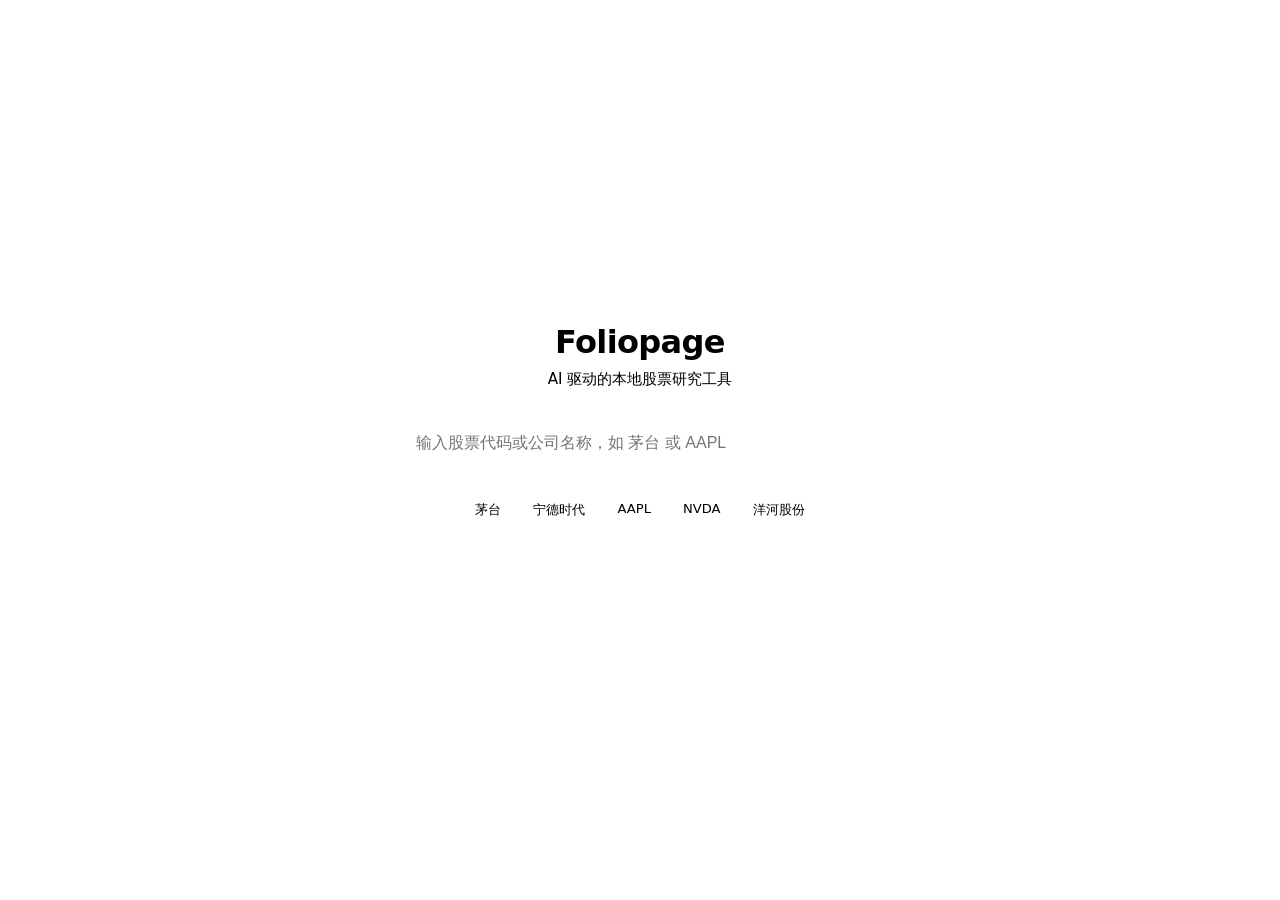
==== shell/index.html @ 0befaa66 "checkpoint: working v0.1 before depth upgrade" ====
<!DOCTYPE html>
<html lang="zh-CN">
<head>
  <meta charset="UTF-8">
  <meta name="viewport" content="width=device-width, initial-scale=1.0">
  <title>Foliopage — 股票研究</title>
  <link rel="stylesheet" href="/static/foliopage.css">
  <style>
    body {
      display: flex;
      flex-direction: column;
      align-items: center;
      justify-content: center;
      min-height: 100vh;
      margin: 0;
      gap: 2rem;
      background: var(--bg);
      color: var(--text);
      font-family: system-ui, -apple-system, sans-serif;
    }
    .hero {
      text-align: center;
    }
    .hero h1 {
      font-size: 2rem;
      font-weight: 700;
      margin: 0 0 0.5rem;
      letter-spacing: -0.02em;
    }
    .hero p {
      color: var(--text-muted);
      margin: 0;
      font-size: 0.95rem;
    }
    .search-form {
      display: flex;
      gap: 0.5rem;
      width: 100%;
      max-width: 480px;
    }
    .search-input {
      flex: 1;
      padding: 0.65rem 1rem;
      border: 1px solid var(--border);
      border-radius: 8px;
      background: var(--surface);
      color: var(--text);
      font-size: 1rem;
      outline: none;
      transition: border-color 0.15s;
    }
    .search-input:focus {
      border-color: var(--accent);
    }
    .search-btn {
      padding: 0.65rem 1.25rem;
      background: var(--accent);
      color: #fff;
      border: none;
      border-radius: 8px;
      font-size: 1rem;
      cursor: pointer;
      font-weight: 600;
      white-space: nowrap;
      transition: opacity 0.15s;
    }
    .search-btn:disabled {
      opacity: 0.55;
      cursor: not-allowed;
    }
    .status {
      font-size: 0.875rem;
      color: var(--text-muted);
      min-height: 1.5em;
      text-align: center;
    }
    .status.error {
      color: var(--down-color, #e74c3c);
    }
    .examples {
      display: flex;
      gap: 0.5rem;
      flex-wrap: wrap;
      justify-content: center;
    }
    .example-chip {
      padding: 0.3rem 0.75rem;
      border: 1px solid var(--border);
      border-radius: 99px;
      font-size: 0.82rem;
      color: var(--text-muted);
      cursor: pointer;
      background: var(--surface);
      transition: border-color 0.15s, color 0.15s;
    }
    .example-chip:hover {
      border-color: var(--accent);
      color: var(--text);
    }
  </style>
</head>
<body>
  <div class="hero">
    <h1>Foliopage</h1>
    <p>AI 驱动的本地股票研究工具</p>
  </div>

  <form class="search-form" id="searchForm">
    <input
      class="search-input"
      id="queryInput"
      type="text"
      placeholder="输入股票代码或公司名称，如 茅台 或 AAPL"
      autocomplete="off"
      autofocus
    >
    <button class="search-btn" id="searchBtn" type="submit">研究</button>
  </form>

  <div class="examples">
    <span class="example-chip" data-q="茅台">茅台</span>
    <span class="example-chip" data-q="宁德时代">宁德时代</span>
    <span class="example-chip" data-q="AAPL">AAPL</span>
    <span class="example-chip" data-q="NVDA">NVDA</span>
    <span class="example-chip" data-q="洋河股份">洋河股份</span>
  </div>

  <div class="status" id="status"></div>

  <script>
    const form = document.getElementById('searchForm');
    const input = document.getElementById('queryInput');
    const btn = document.getElementById('searchBtn');
    const status = document.getElementById('status');

    // Example chips
    document.querySelectorAll('.example-chip').forEach(chip => {
      chip.addEventListener('click', () => {
        input.value = chip.dataset.q;
        input.focus();
      });
    });

    form.addEventListener('submit', async (e) => {
      e.preventDefault();
      const query = input.value.trim();
      if (!query) return;

      btn.disabled = true;
      status.className = 'status';
      status.textContent = '正在启动研究（通常需要 1–3 分钟）…';

      try {
        const res = await fetch('/api/generate', {
          method: 'POST',
          headers: { 'Content-Type': 'application/json' },
          body: JSON.stringify({ action: 'initial', context: { stock_query: query } }),
        });

        if (!res.ok) {
          const err = await res.json().catch(() => ({ detail: res.statusText }));
          throw new Error(err.detail || res.statusText);
        }

        const data = await res.json();
        // Navigate to report viewer with session + request context
        const params = new URLSearchParams({
          session: data.session_id,
          request: data.request_id,
          url: data.html_url,
        });
        window.location.href = `/report?${params}`;
      } catch (err) {
        status.className = 'status error';
        status.textContent = `错误：${err.message}`;
        btn.disabled = false;
      }
    });
  </script>
</body>
</html>
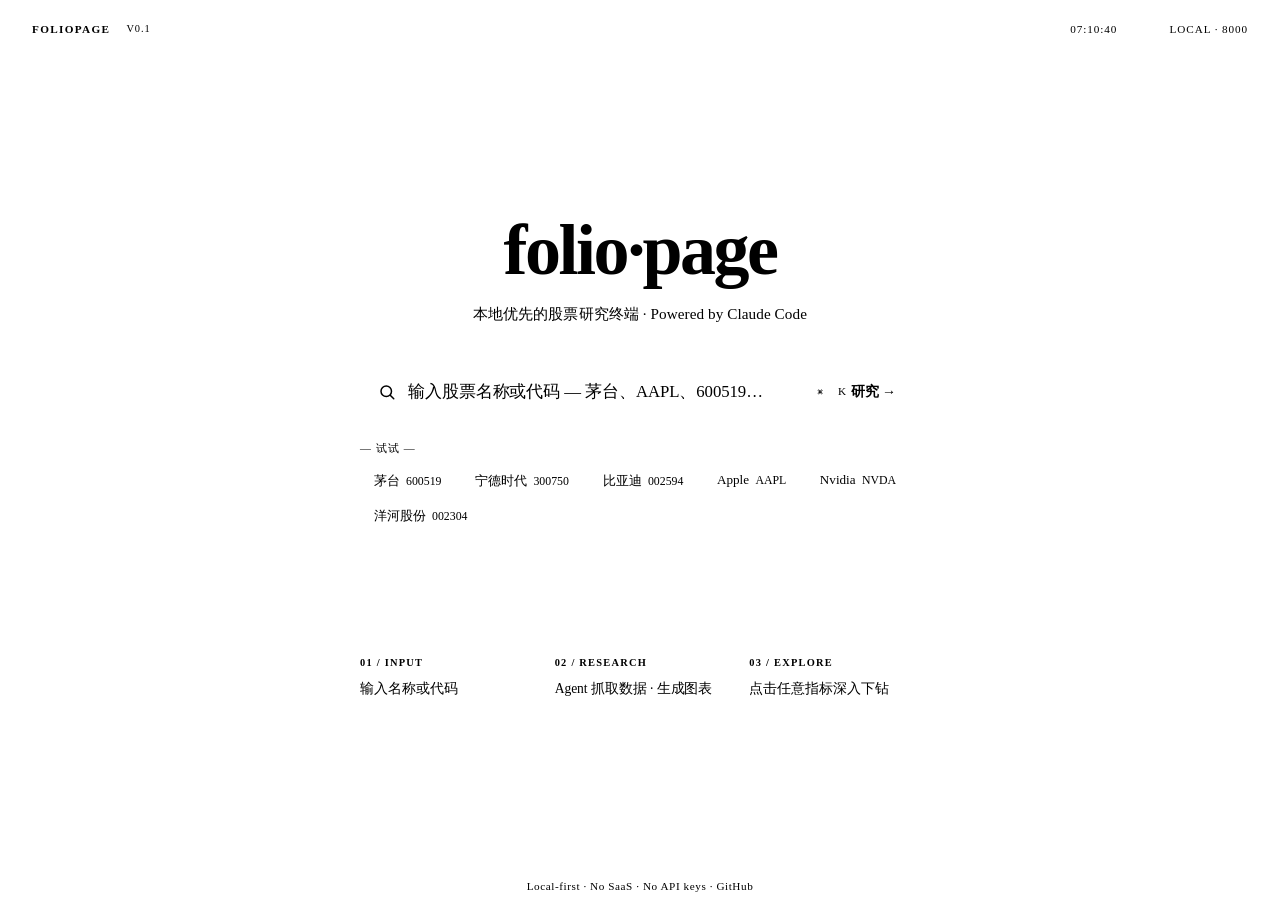
==== commit 0bd9d2b0: "feat: redesign UI shell + bundled WIP backend changes UI shell rebuild (this session): * foliopage.c" ====
--- a/shell/index.html
+++ b/shell/index.html
@@ -3,135 +3,551 @@
 <head>
   <meta charset="UTF-8">
   <meta name="viewport" content="width=device-width, initial-scale=1.0">
-  <title>Foliopage — 股票研究</title>
+  <title>Foliopage — 本地股票研究</title>
   <link rel="stylesheet" href="/static/foliopage.css">
+  <link rel="preconnect" href="https://fonts.googleapis.com">
+  <link rel="preconnect" href="https://fonts.gstatic.com" crossorigin>
+  <link href="https://fonts.googleapis.com/css2?family=Inter:wght@400;500;600;700&family=JetBrains+Mono:wght@400;500;600&family=Noto+Serif+SC:wght@500;600;700&display=swap" rel="stylesheet">
+  <script>
+    // Inline early-apply to prevent FOUC. Mirrors theme.js read/apply.
+    (function () {
+      try {
+        var t = localStorage.getItem('foliopage-theme');
+        if (t === 'dark' || t === 'light') {
+          document.documentElement.setAttribute('data-theme', t);
+        }
+      } catch {}
+    })();
+  </script>
+  <script src="/static/theme.js"></script>
   <style>
     body {
+      min-height: 100vh;
+      display: flex;
+      flex-direction: column;
+      background: var(--bg);
+      color: var(--text);
+    }
+
+    /* ── Top status bar (Bloomberg-y) ────────────────────────────── */
+    .meta-bar {
+      display: flex;
+      align-items: center;
+      justify-content: space-between;
+      padding: 0.875rem 1.5rem;
+      border-bottom: 1px solid var(--border);
+      font-family: var(--font-mono);
+      font-size: 0.7rem;
+      letter-spacing: 0.08em;
+      text-transform: uppercase;
+      color: var(--text-muted);
+    }
+    .meta-bar-left {
+      display: flex;
+      align-items: center;
+      gap: 0.625rem;
+    }
+    .meta-logo {
+      font-weight: 700;
+      color: var(--text);
+      letter-spacing: 0.12em;
+    }
+    .meta-version {
+      padding: 1px 6px;
+      border: 1px solid var(--border);
+      border-radius: var(--radius-xs);
+      font-size: 0.65rem;
+    }
+    .meta-bar-right {
+      display: flex;
+      align-items: center;
+      gap: 1.25rem;
+    }
+    .meta-status {
+      display: inline-flex;
+      align-items: center;
+      gap: 0.4rem;
+    }
+    .status-dot {
+      width: 6px;
+      height: 6px;
+      border-radius: 50%;
+      background: var(--down-color);
+      box-shadow: 0 0 0 0 currentColor;
+      animation: pulse 2s ease-in-out infinite;
+    }
+    @keyframes pulse {
+      0%, 100% { opacity: 1; }
+      50% { opacity: 0.45; }
+    }
+
+    /* ── Main content ──────────────────────────────────────────── */
+    main {
+      flex: 1;
       display: flex;
       flex-direction: column;
       align-items: center;
       justify-content: center;
-      min-height: 100vh;
+      padding: 3rem 1.5rem;
+      max-width: 720px;
+      margin: 0 auto;
+      width: 100%;
+    }
+
+    /* ── Hero brand ────────────────────────────────────────────── */
+    .brand {
+      text-align: center;
+      margin-bottom: 2.5rem;
+    }
+    .brand h1 {
+      font-family: var(--font-serif);
+      font-size: clamp(3rem, 8vw, 4.5rem);
+      font-weight: 600;
+      letter-spacing: -0.035em;
+      line-height: 1;
+      margin: 0 0 1rem;
+      color: var(--text);
+    }
+    .brand h1 .dot {
+      color: var(--accent);
+      font-style: italic;
+    }
+    .brand-sub {
+      font-size: 0.95rem;
+      color: var(--text-muted);
       margin: 0;
-      gap: 2rem;
-      background: var(--bg);
-      color: var(--text);
-      font-family: system-ui, -apple-system, sans-serif;
-    }
-    .hero {
-      text-align: center;
-    }
-    .hero h1 {
-      font-size: 2rem;
-      font-weight: 700;
-      margin: 0 0 0.5rem;
-      letter-spacing: -0.02em;
-    }
-    .hero p {
-      color: var(--text-muted);
-      margin: 0;
-      font-size: 0.95rem;
-    }
+      letter-spacing: 0.005em;
+      line-height: 1.55;
+    }
+    .brand-sub strong {
+      color: var(--text-secondary);
+      font-weight: 500;
+    }
+
+    /* ── Search ────────────────────────────────────────────────── */
     .search-form {
-      display: flex;
-      gap: 0.5rem;
       width: 100%;
-      max-width: 480px;
+      max-width: 560px;
+      position: relative;
     }
     .search-input {
-      flex: 1;
-      padding: 0.65rem 1rem;
-      border: 1px solid var(--border);
-      border-radius: 8px;
+      width: 100%;
+      padding: 1rem 7rem 1rem 3rem;
+      border: 1px solid var(--border-strong);
+      border-radius: var(--radius-lg);
       background: var(--surface);
       color: var(--text);
-      font-size: 1rem;
+      font-family: var(--font-sans);
+      font-size: 1.05rem;
       outline: none;
-      transition: border-color 0.15s;
+      transition: border-color var(--dur-base) var(--ease-out),
+                  box-shadow var(--dur-base) var(--ease-out);
+      letter-spacing: -0.005em;
+    }
+    .search-input::placeholder {
+      color: var(--text-subtle);
     }
     .search-input:focus {
       border-color: var(--accent);
+      box-shadow: var(--ring);
+    }
+    .search-icon {
+      position: absolute;
+      left: 1.125rem;
+      top: 50%;
+      transform: translateY(-50%);
+      color: var(--text-muted);
+      pointer-events: none;
+      width: 18px;
+      height: 18px;
+    }
+    .search-input:focus ~ .search-icon { color: var(--accent); }
+    .search-shortcut {
+      position: absolute;
+      right: 4.25rem;
+      top: 50%;
+      transform: translateY(-50%);
+      display: flex;
+      gap: 3px;
+      pointer-events: none;
+    }
+    .kbd {
+      font-family: var(--font-mono);
+      font-size: 0.7rem;
+      font-weight: 500;
+      padding: 2px 6px;
+      background: var(--surface-2);
+      border: 1px solid var(--border);
+      border-radius: var(--radius-xs);
+      color: var(--text-muted);
+      line-height: 1;
     }
     .search-btn {
-      padding: 0.65rem 1.25rem;
-      background: var(--accent);
-      color: #fff;
+      position: absolute;
+      right: 0.5rem;
+      top: 50%;
+      transform: translateY(-50%);
+      padding: 0.5rem 1rem;
+      background: var(--text);
+      color: var(--bg);
       border: none;
-      border-radius: 8px;
-      font-size: 1rem;
+      border-radius: var(--radius-md);
+      font-family: var(--font-sans);
+      font-size: 0.875rem;
+      font-weight: 600;
       cursor: pointer;
-      font-weight: 600;
-      white-space: nowrap;
-      transition: opacity 0.15s;
+      letter-spacing: -0.005em;
+      transition: opacity var(--dur-fast) var(--ease-out),
+                  transform var(--dur-fast) var(--ease-out);
+    }
+    .search-btn:hover:not(:disabled) {
+      opacity: 0.85;
+      transform: translateY(-50%) scale(1.02);
     }
     .search-btn:disabled {
-      opacity: 0.55;
+      opacity: 0.4;
       cursor: not-allowed;
     }
-    .status {
-      font-size: 0.875rem;
-      color: var(--text-muted);
-      min-height: 1.5em;
-      text-align: center;
-    }
-    .status.error {
-      color: var(--down-color, #e74c3c);
+
+    /* ── Examples ──────────────────────────────────────────────── */
+    .examples-wrap {
+      margin-top: 1.5rem;
+      width: 100%;
+      max-width: 560px;
+    }
+    .examples-label {
+      font-family: var(--font-mono);
+      font-size: 0.68rem;
+      text-transform: uppercase;
+      letter-spacing: 0.1em;
+      color: var(--text-subtle);
+      margin: 0 0 0.625rem;
     }
     .examples {
       display: flex;
-      gap: 0.5rem;
+      gap: 0.4rem;
       flex-wrap: wrap;
-      justify-content: center;
     }
     .example-chip {
-      padding: 0.3rem 0.75rem;
+      padding: 0.35rem 0.85rem;
       border: 1px solid var(--border);
       border-radius: 99px;
       font-size: 0.82rem;
-      color: var(--text-muted);
+      color: var(--text-secondary);
       cursor: pointer;
       background: var(--surface);
-      transition: border-color 0.15s, color 0.15s;
+      transition: border-color var(--dur-fast) var(--ease-out),
+                  color var(--dur-fast) var(--ease-out),
+                  background var(--dur-fast) var(--ease-out);
+      font-weight: 500;
     }
     .example-chip:hover {
-      border-color: var(--accent);
+      border-color: var(--accent-border);
+      background: var(--accent-bg);
+      color: var(--accent);
+    }
+    .example-chip .chip-code {
+      font-family: var(--font-mono);
+      color: var(--text-muted);
+      margin-left: 0.4rem;
+      font-size: 0.74rem;
+    }
+    .example-chip:hover .chip-code { color: var(--accent); }
+
+    /* ── Status ────────────────────────────────────────────────── */
+    .status {
+      margin-top: 1.5rem;
+      font-size: 0.85rem;
+      color: var(--text-muted);
+      min-height: 1.5em;
+      text-align: center;
+      letter-spacing: 0.005em;
+    }
+    .status.error {
+      color: var(--up-color);
+    }
+    .status.loading {
+      display: inline-flex;
+      align-items: center;
+      gap: 0.625rem;
+      color: var(--text-secondary);
+    }
+    .loading-bar {
+      display: inline-block;
+      width: 24px;
+      height: 2px;
+      background: var(--border);
+      border-radius: 1px;
+      overflow: hidden;
+      position: relative;
+    }
+    .loading-bar::after {
+      content: "";
+      position: absolute;
+      inset: 0;
+      background: var(--accent);
+      animation: bar-slide 1.4s ease-in-out infinite;
+    }
+    @keyframes bar-slide {
+      0%   { transform: translateX(-100%); }
+      100% { transform: translateX(100%); }
+    }
+
+    /* ── Recent (cached research) ─────────────────────────────── */
+    .recent {
+      margin-top: 3rem;
+      padding-top: 2rem;
+      border-top: 1px solid var(--border);
+      width: 100%;
+      max-width: 560px;
+      display: none;
+    }
+    .recent.has-items { display: block; }
+    .recent-header {
+      display: flex;
+      align-items: baseline;
+      justify-content: space-between;
+      margin-bottom: 0.75rem;
+    }
+    .recent-label {
+      font-family: var(--font-mono);
+      font-size: 0.68rem;
+      text-transform: uppercase;
+      letter-spacing: 0.1em;
+      color: var(--text-subtle);
+    }
+    .recent-count {
+      font-family: var(--font-mono);
+      font-size: 0.65rem;
+      color: var(--text-subtle);
+      letter-spacing: 0.08em;
+    }
+    .recent-list {
+      display: grid;
+      grid-template-columns: 1fr 1fr;
+      gap: 0.4rem;
+    }
+    .recent-item {
+      display: flex;
+      align-items: center;
+      justify-content: space-between;
+      gap: 0.5rem;
+      padding: 0.55rem 0.875rem;
+      background: var(--surface);
+      border: 1px solid var(--border);
+      border-radius: var(--radius-sm);
+      cursor: pointer;
+      transition: border-color var(--dur-fast) var(--ease-out),
+                  background var(--dur-fast) var(--ease-out),
+                  transform var(--dur-fast) var(--ease-out);
+    }
+    .recent-item:hover {
+      border-color: var(--accent-border);
+      background: var(--accent-bg);
+      transform: translateX(2px);
+    }
+    .recent-item-name {
+      font-size: 0.88rem;
+      font-weight: 500;
       color: var(--text);
-    }
+      letter-spacing: -0.005em;
+      white-space: nowrap;
+      overflow: hidden;
+      text-overflow: ellipsis;
+    }
+    .recent-item-time {
+      font-family: var(--font-mono);
+      font-size: 0.68rem;
+      color: var(--text-muted);
+      letter-spacing: 0.04em;
+      flex-shrink: 0;
+    }
+    .recent-item:hover .recent-item-time { color: var(--accent); }
+
+    @media (max-width: 560px) {
+      .recent-list { grid-template-columns: 1fr; }
+    }
+
+    /* ── How-it-works strip ───────────────────────────────────── */
+    .how {
+      margin-top: 3rem;
+      padding-top: 2rem;
+      border-top: 1px solid var(--border);
+      width: 100%;
+      max-width: 560px;
+      display: grid;
+      grid-template-columns: repeat(3, 1fr);
+      gap: 1.5rem;
+    }
+    .how-step {
+      font-family: var(--font-mono);
+      font-size: 0.74rem;
+      color: var(--text-muted);
+      line-height: 1.55;
+    }
+    .how-step-num {
+      display: block;
+      font-size: 0.65rem;
+      letter-spacing: 0.12em;
+      color: var(--accent);
+      margin-bottom: 0.4rem;
+      font-weight: 600;
+    }
+    .how-step-text {
+      color: var(--text-secondary);
+      font-family: var(--font-sans);
+      font-size: 0.85rem;
+      letter-spacing: -0.005em;
+    }
+
+    @media (max-width: 560px) {
+      .how { grid-template-columns: 1fr; gap: 1rem; }
+      .search-shortcut { display: none; }
+      .search-input { padding-right: 5rem; }
+    }
+
+    /* ── Footer ────────────────────────────────────────────────── */
+    .foot {
+      padding: 1rem 1.5rem;
+      border-top: 1px solid var(--border);
+      font-family: var(--font-mono);
+      font-size: 0.7rem;
+      color: var(--text-subtle);
+      text-align: center;
+      letter-spacing: 0.05em;
+    }
+    .foot a {
+      color: var(--text-muted);
+      text-decoration: none;
+      transition: color var(--dur-fast) var(--ease-out);
+    }
+    .foot a:hover { color: var(--accent); }
   </style>
 </head>
 <body>
-  <div class="hero">
-    <h1>Foliopage</h1>
-    <p>AI 驱动的本地股票研究工具</p>
+
+  <!-- ── Top meta bar ────────────────────────────────────────────── -->
+  <div class="meta-bar">
+    <div class="meta-bar-left">
+      <span class="meta-logo">FOLIOPAGE</span>
+      <span class="meta-version">v0.1</span>
+    </div>
+    <div class="meta-bar-right">
+      <span class="meta-status" id="metaTime"></span>
+      <span id="themeToggle"></span>
+      <span class="meta-status">
+        <span class="status-dot"></span>
+        <span>LOCAL · 8000</span>
+      </span>
+    </div>
   </div>
 
-  <form class="search-form" id="searchForm">
-    <input
-      class="search-input"
-      id="queryInput"
-      type="text"
-      placeholder="输入股票代码或公司名称，如 茅台 或 AAPL"
-      autocomplete="off"
-      autofocus
-    >
-    <button class="search-btn" id="searchBtn" type="submit">研究</button>
-  </form>
-
-  <div class="examples">
-    <span class="example-chip" data-q="茅台">茅台</span>
-    <span class="example-chip" data-q="宁德时代">宁德时代</span>
-    <span class="example-chip" data-q="AAPL">AAPL</span>
-    <span class="example-chip" data-q="NVDA">NVDA</span>
-    <span class="example-chip" data-q="洋河股份">洋河股份</span>
-  </div>
-
-  <div class="status" id="status"></div>
+  <!-- ── Main ───────────────────────────────────────────────────── -->
+  <main>
+    <div class="brand">
+      <h1>folio<span class="dot">·</span>page</h1>
+      <p class="brand-sub">
+        本地优先的股票研究终端 · <strong>Powered by Claude Code</strong>
+      </p>
+    </div>
+
+    <form class="search-form" id="searchForm">
+      <svg class="search-icon" viewBox="0 0 24 24" fill="none" stroke="currentColor" stroke-width="2" stroke-linecap="round" stroke-linejoin="round">
+        <circle cx="11" cy="11" r="7"/><line x1="21" y1="21" x2="16.65" y2="16.65"/>
+      </svg>
+      <input
+        class="search-input"
+        id="queryInput"
+        type="text"
+        placeholder="输入股票名称或代码 — 茅台、AAPL、600519…"
+        autocomplete="off"
+        spellcheck="false"
+        autofocus
+      >
+      <span class="search-shortcut">
+        <span class="kbd">⌘</span><span class="kbd">K</span>
+      </span>
+      <button class="search-btn" id="searchBtn" type="submit">研究 →</button>
+    </form>
+
+    <div class="examples-wrap">
+      <p class="examples-label">— 试试 —</p>
+      <div class="examples">
+        <span class="example-chip" data-q="贵州茅台">茅台<span class="chip-code">600519</span></span>
+        <span class="example-chip" data-q="宁德时代">宁德时代<span class="chip-code">300750</span></span>
+        <span class="example-chip" data-q="比亚迪">比亚迪<span class="chip-code">002594</span></span>
+        <span class="example-chip" data-q="AAPL">Apple<span class="chip-code">AAPL</span></span>
+        <span class="example-chip" data-q="NVDA">Nvidia<span class="chip-code">NVDA</span></span>
+        <span class="example-chip" data-q="洋河股份">洋河股份<span class="chip-code">002304</span></span>
+      </div>
+    </div>
+
+    <div class="status" id="status"></div>
+
+    <section class="recent" id="recent">
+      <div class="recent-header">
+        <span class="recent-label">— 最近研究 —</span>
+        <span class="recent-count" id="recentCount"></span>
+      </div>
+      <div class="recent-list" id="recentList"></div>
+    </section>
+
+    <div class="how">
+      <div class="how-step">
+        <span class="how-step-num">01 / INPUT</span>
+        <span class="how-step-text">输入名称或代码</span>
+      </div>
+      <div class="how-step">
+        <span class="how-step-num">02 / RESEARCH</span>
+        <span class="how-step-text">Agent 抓取数据 · 生成图表</span>
+      </div>
+      <div class="how-step">
+        <span class="how-step-num">03 / EXPLORE</span>
+        <span class="how-step-text">点击任意指标深入下钻</span>
+      </div>
+    </div>
+  </main>
+
+  <!-- ── Footer ───────────────────────────────────────────────── -->
+  <footer class="foot">
+    Local-first · No SaaS · No API keys ·
+    <a href="https://github.com" target="_blank" rel="noopener">GitHub</a>
+  </footer>
 
   <script>
     const form = document.getElementById('searchForm');
     const input = document.getElementById('queryInput');
     const btn = document.getElementById('searchBtn');
     const status = document.getElementById('status');
+    const metaTime = document.getElementById('metaTime');
+    const recent = document.getElementById('recent');
+    const recentList = document.getElementById('recentList');
+    const recentCount = document.getElementById('recentCount');
+
+    // Live clock in meta bar (Bloomberg vibe)
+    function updateClock() {
+      const now = new Date();
+      const hh = String(now.getHours()).padStart(2, '0');
+      const mm = String(now.getMinutes()).padStart(2, '0');
+      const ss = String(now.getSeconds()).padStart(2, '0');
+      metaTime.textContent = `${hh}:${mm}:${ss}`;
+    }
+    updateClock();
+    setInterval(updateClock, 1000);
+
+    // Theme toggle
+    if (window.foliopageTheme) {
+      window.foliopageTheme.mount(document.getElementById('themeToggle'));
+    }
+
+    // ⌘K / Ctrl+K to focus
+    document.addEventListener('keydown', (e) => {
+      if ((e.metaKey || e.ctrlKey) && e.key.toLowerCase() === 'k') {
+        e.preventDefault();
+        input.focus();
+        input.select();
+      }
+    });
 
     // Example chips
     document.querySelectorAll('.example-chip').forEach(chip => {
@@ -141,14 +557,57 @@
       });
     });
 
+    // Fetch & render recent research (cached)
+    function relativeTime(ts) {
+      const diff = Math.max(0, Date.now() / 1000 - ts);
+      if (diff < 60)        return 'JUST NOW';
+      if (diff < 3600)      return `${Math.floor(diff / 60)}M AGO`;
+      if (diff < 86400)     return `${Math.floor(diff / 3600)}H AGO`;
+      if (diff < 86400 * 7) return `${Math.floor(diff / 86400)}D AGO`;
+      const d = new Date(ts * 1000);
+      return `${String(d.getMonth() + 1).padStart(2, '0')}/${String(d.getDate()).padStart(2, '0')}`;
+    }
+
+    async function loadRecent() {
+      try {
+        const res = await fetch('/api/recent?limit=8');
+        if (!res.ok) return;
+        const items = await res.json();
+        if (!Array.isArray(items) || items.length === 0) return;
+
+        recentList.innerHTML = '';
+        items.forEach(item => {
+          const el = document.createElement('div');
+          el.className = 'recent-item';
+          el.innerHTML = `
+            <span class="recent-item-name">${escapeHTML(item.stock_query)}</span>
+            <span class="recent-item-time">${relativeTime(item.created_at_ts)}</span>
+          `;
+          el.addEventListener('click', () => {
+            input.value = item.stock_query;
+            form.requestSubmit();
+          });
+          recentList.appendChild(el);
+        });
+        recentCount.textContent = `${items.length} CACHED`;
+        recent.classList.add('has-items');
+      } catch (_) { /* silent */ }
+    }
+    function escapeHTML(s) {
+      return String(s).replace(/[&<>"']/g, c => ({
+        '&': '&amp;', '<': '&lt;', '>': '&gt;', '"': '&quot;', "'": '&#39;'
+      }[c]));
+    }
+    loadRecent();
+
     form.addEventListener('submit', async (e) => {
       e.preventDefault();
       const query = input.value.trim();
       if (!query) return;
 
       btn.disabled = true;
-      status.className = 'status';
-      status.textContent = '正在启动研究（通常需要 1–3 分钟）…';
+      status.className = 'status loading';
+      status.innerHTML = '<span class="loading-bar"></span> 启动研究中（首次约 1–3 分钟）';
 
       try {
         const res = await fetch('/api/generate', {
@@ -163,7 +622,6 @@
         }
 
         const data = await res.json();
-        // Navigate to report viewer with session + request context
         const params = new URLSearchParams({
           session: data.session_id,
           request: data.request_id,
@@ -172,7 +630,7 @@
         window.location.href = `/report?${params}`;
       } catch (err) {
         status.className = 'status error';
-        status.textContent = `错误：${err.message}`;
+        status.textContent = `✕ ${err.message}`;
         btn.disabled = false;
       }
     });
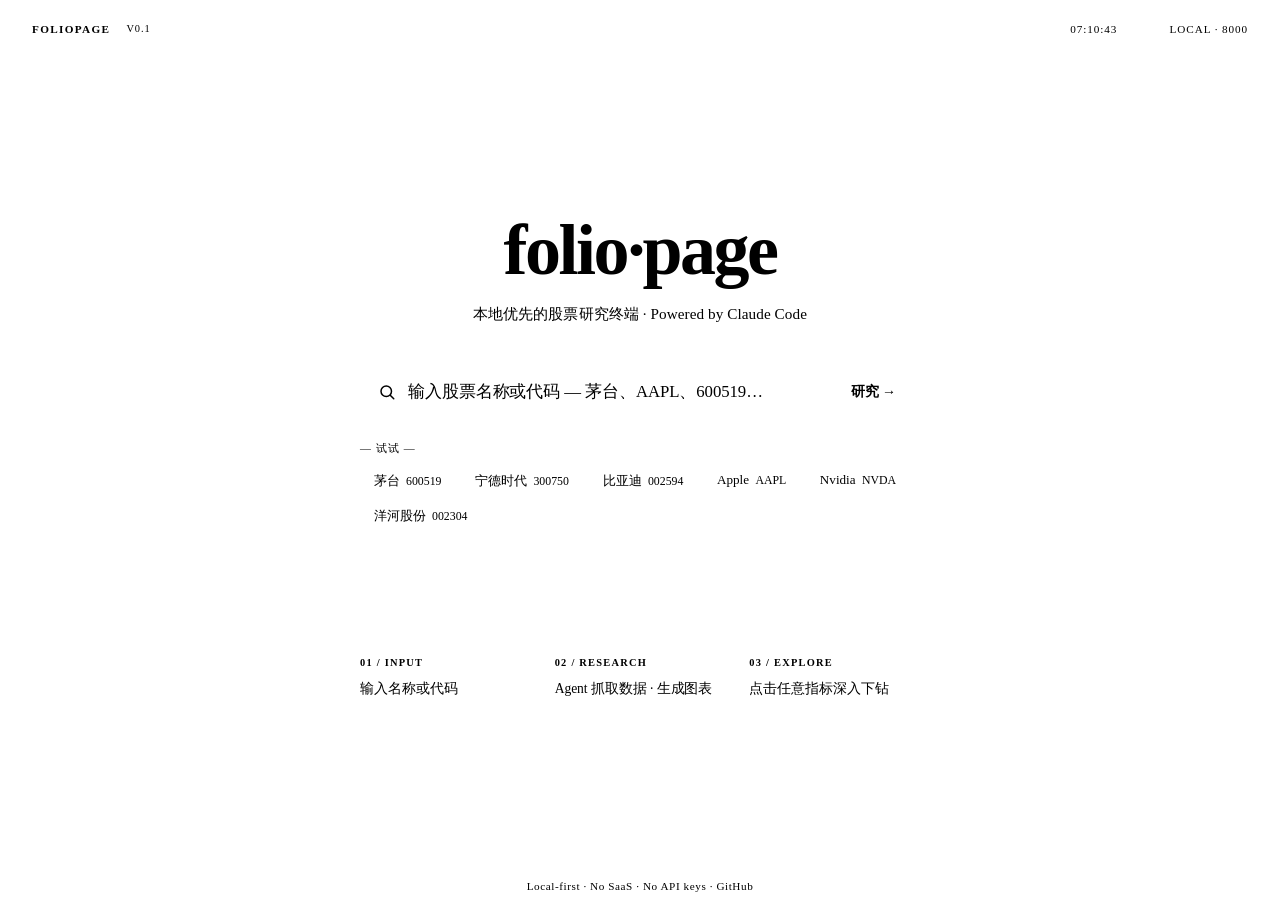
==== commit f81eff4d: "fix: redirect to /report immediately so progress UI is visible Two related issues with the search-fr" ====
--- a/shell/index.html
+++ b/shell/index.html
@@ -164,12 +164,21 @@
     .search-input:focus ~ .search-icon { color: var(--accent); }
     .search-shortcut {
       position: absolute;
-      right: 4.25rem;
+      right: 6rem;
       top: 50%;
       transform: translateY(-50%);
       display: flex;
       gap: 3px;
       pointer-events: none;
+      transition: opacity var(--dur-fast) var(--ease-out);
+    }
+    /* Hide the ⌘K hint once the user is already typing — it's only there
+       to suggest the shortcut from anywhere on the page, not to clutter the
+       focused input (where it would also overlap the 研究 button on narrow
+       widths). */
+    .search-input:focus ~ .search-shortcut,
+    .search-input:not(:placeholder-shown) ~ .search-shortcut {
+      opacity: 0;
     }
     .kbd {
       font-family: var(--font-mono);
@@ -607,25 +616,21 @@
 
       btn.disabled = true;
       status.className = 'status loading';
-      status.innerHTML = '<span class="loading-bar"></span> 启动研究中（首次约 1–3 分钟）';
-
+      status.innerHTML = '<span class="loading-bar"></span> 跳转到研究页…';
+
+      // Pre-create a session so the report page can poll /progress while
+      // /api/generate runs (it blocks until the agent finishes). Without
+      // this jump the user stares at the index loading bar for 5-10 min
+      // with no signal whether the agent is alive.
       try {
-        const res = await fetch('/api/generate', {
-          method: 'POST',
-          headers: { 'Content-Type': 'application/json' },
-          body: JSON.stringify({ action: 'initial', context: { stock_query: query } }),
-        });
-
-        if (!res.ok) {
-          const err = await res.json().catch(() => ({ detail: res.statusText }));
-          throw new Error(err.detail || res.statusText);
-        }
-
-        const data = await res.json();
+        const sr = await fetch('/api/sessions', { method: 'POST' });
+        if (!sr.ok) throw new Error('Failed to create session');
+        const { session_id } = await sr.json();
+
         const params = new URLSearchParams({
-          session: data.session_id,
-          request: data.request_id,
-          url: data.html_url,
+          session: session_id,
+          action: 'initial',
+          query: query,
         });
         window.location.href = `/report?${params}`;
       } catch (err) {
